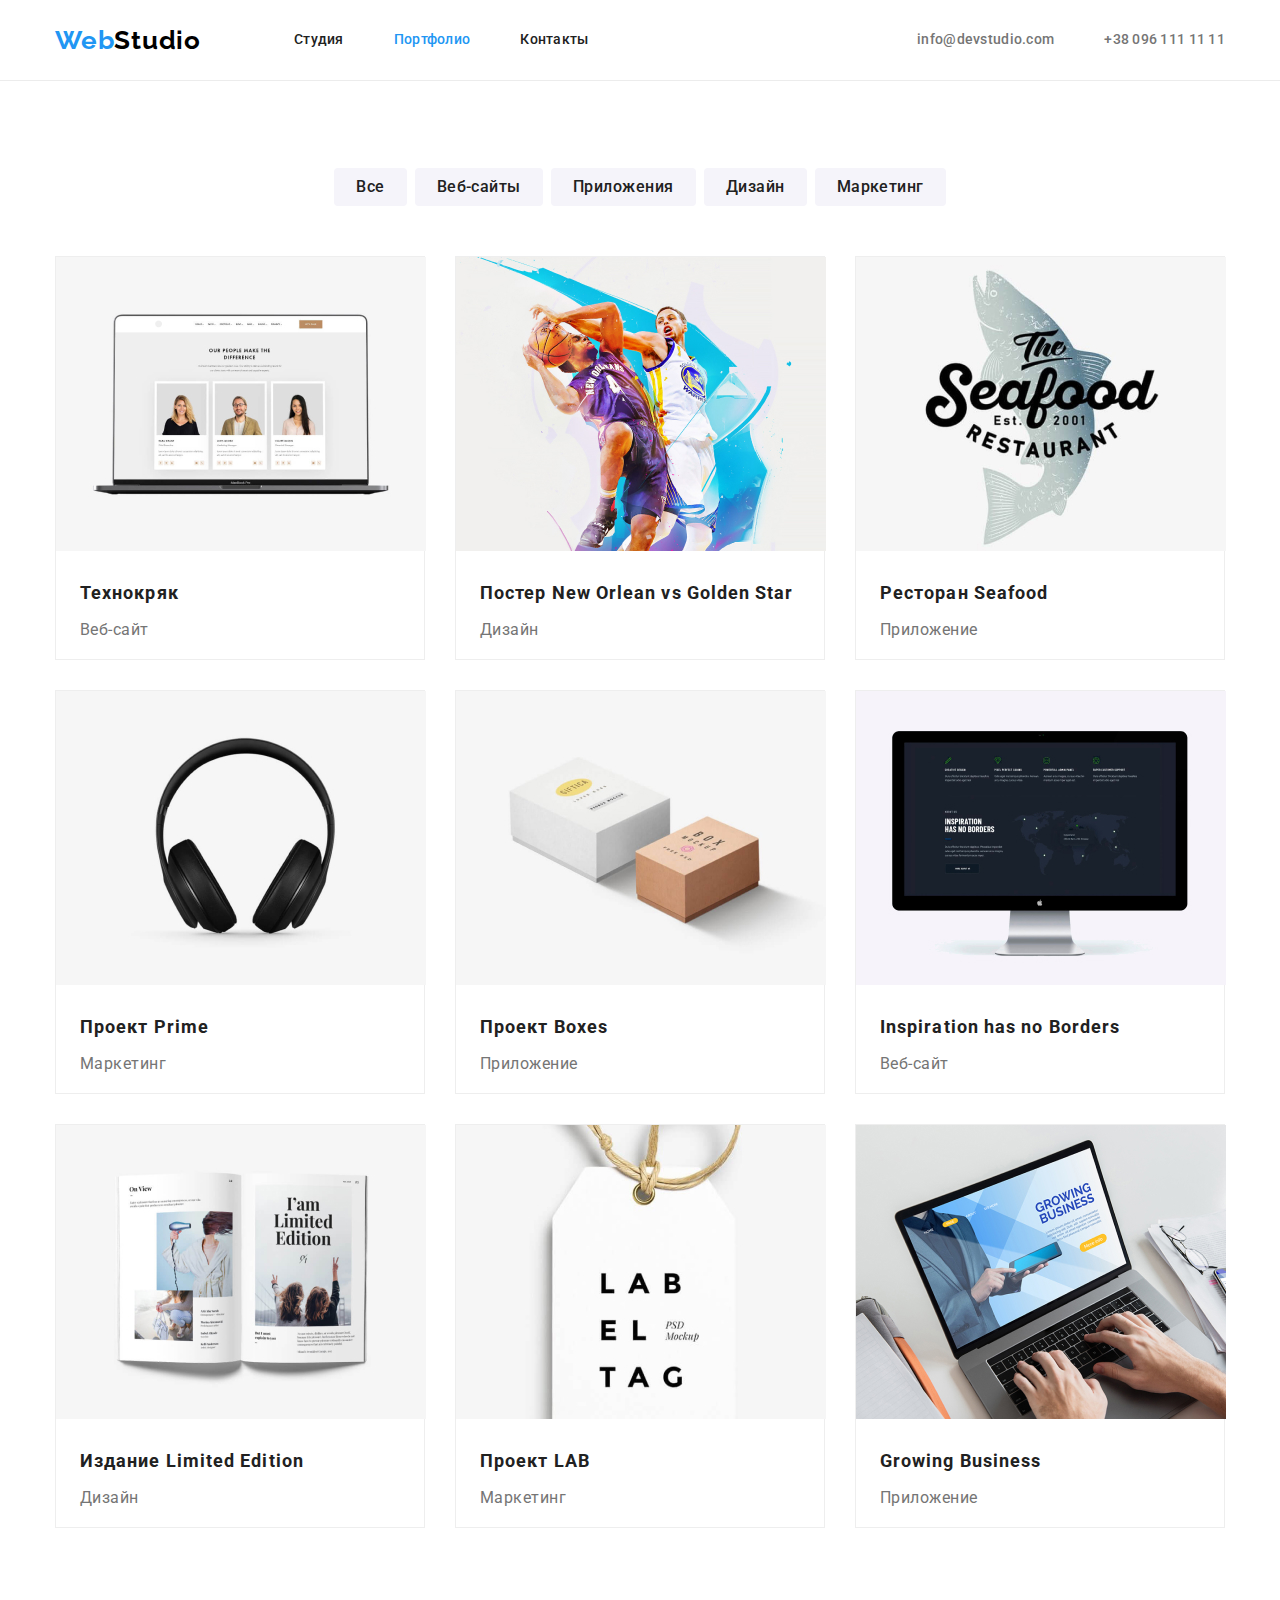
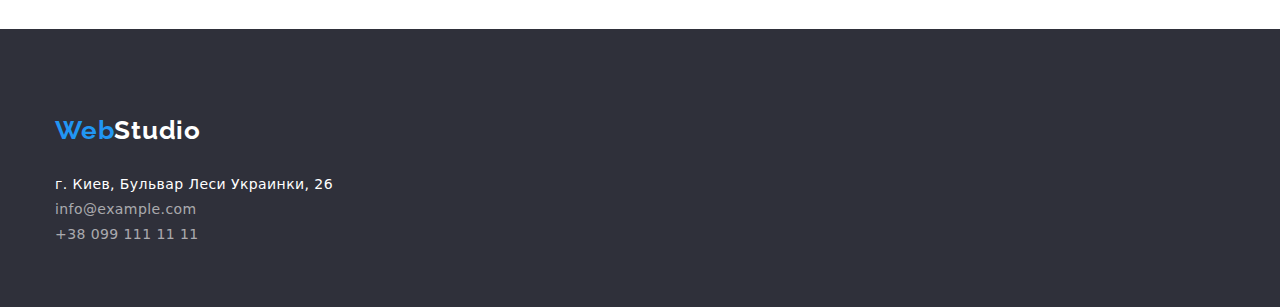
==== portfolio.html @ 6ad6c047 "create repo" ====
<!DOCTYPE html>
<!--goit-markup-hw-04 DENYS TYMOFIEIEV-->
<!--Страница Портфолио-->
<html lang="ru">
  <head>
    <meta charset="UTF-8" />
    <meta name="viewport" content="width=device-width, initial-scale=1.0" />
    <title>Портфолио</title>
    <!--Connect stylesheet file-->
    <link
      href="https://fonts.googleapis.com/css2?family=Raleway:wght@400;500;700&family=Roboto:wght@400;500;700;900&display=swap"
      rel="stylesheet"
    />
    <link rel="stylesheet" href="./css/modern-normalize.css" />
    <link rel="stylesheet" href="./css/styles.css" />
  </head>
  <body>
    <header>
      <!-- Main navigation block -->
      <div class="container">
        <nav>
          <!--Logo links in the header-->
          <a href="./">
            <p class="logo-portfolio">
              <span class="logo-blue">Web</span
              ><span class="logo-black">Studio</span>
            </p>
          </a>
          <!--Navigation list links in header-->
          <ul class="nav-block">
            <li class="list"><a href="./">Студия</a></li>
            <li class="list">
              <a class="active-link" href="./portfolio.html">Портфолио</a>
            </li>
            <li class="list"><a href="">Контакты</a></li>
          </ul>
        </nav>
        <!--Contacts links list in the header-->
        <ul class="ul-contacts">
          <li class="list-contacts">
            <a href="mailto:info@devstudio.com"> info@devstudio.com </a>
          </li>
          <li class="list-contacts">
            <a href="tel:+380961111111"> +38 096 111 11 11 </a>
          </li>
        </ul>
      </div>
    </header>
    <hr
      class="container-head zero"
      align="center"
      width="100%"
      size="1"
      color="#ececec"
    />
    <main>
      <!--main content new page-->
      <h1 class="no-display">Портфолио</h1>
      <!--Section button select-->
      <div class="portfolio-content container">
        <ul class="search-menu">
          <li><button class="filter">Все</button></li>
          <li><button class="filter">Веб-сайты</button></li>
          <li><button class="filter">Приложения</button></li>
          <li><button class="filter">Дизайн</button></li>
          <li><button class="filter">Маркетинг</button></li>
        </ul>
      </div>
      <section class="portfolio-section">
        <div class="container">
          <!--Content-projects-section-->
          <ul class="portfolio-projects">
            <li>
              <a href=""
                ><img
                  src="images/img-portfolio/img-tehnocrack.jpg"
                  alt="Приложение на ноутбуке"
                />
                <h2 class="img-head">Технокряк</h2>
                <p class="img-p">Веб-сайт</p>
              </a>
            </li>
            <li>
              <a href=""
                ><img
                  src="images/img-portfolio/img-poster-neworlean.jpg"
                  alt="Баскетболисты на постере"
                />
                <h2 class="img-head">Постер New Orlean vs Golden Star</h2>
                <p class="img-p">Дизайн</p>
              </a>
            </li>
            <li>
              <a href=""
                ><img
                  src="images/img-portfolio/img-rest-sea-food.jpg"
                  alt="Логотип ресторана Seafood"
                />
                <h2 class="img-head">Ресторан Seafood</h2>
                <p class="img-p">Приложение</p>
              </a>
            </li>
            <li>
              <a href=""
                ><img
                  src="images/img-portfolio/img-proj-prime.jpg"
                  alt="Наушники"
                />
                <h2 class="img-head">Проект Prime</h2>
                <p class="img-p">Маркетинг</p>
              </a>
            </li>
            <li>
              <a href=""
                ><img
                  src="images/img-portfolio/img-proj-boxes.jpg"
                  alt="2 картонные коробки"
                />
                <h2 class="img-head">Проект Boxes</h2>
                <p class="img-p">Приложение</p>
              </a>
            </li>
            <li>
              <a href=""
                ><img
                  src="images/img-portfolio/img-inspiration-no-borders.jpg"
                  alt="Приложение на MacBook"
                />
                <h2 class="img-head">Inspiration has no Borders</h2>
                <p class="img-p">Веб-сайт</p>
              </a>
            </li>
            <li>
              <a href=""
                ><img
                  src="images/img-portfolio/img-limited-edition.jpg"
                  alt="Книга"
                />
                <h2 class="img-head">Издание Limited Edition</h2>
                <p class="img-p">Дизайн</p>
              </a>
            </li>
            <li>
              <a href=""
                ><img
                  src="images/img-portfolio/img-proj-lab.jpg"
                  alt="Этикетка проекта LAB"
                />
                <h2 class="img-head">Проект LAB</h2>
                <p class="img-p">Маркетинг</p>
              </a>
            </li>
            <li>
              <a href=""
                ><img
                  src="images/img-portfolio/img-growing-business.jpg"
                  alt="Приложение Growing Business на ноутбуке"
                />
                <h2 class="img-head">Growing Business</h2>
                <p class="img-p">Приложение</p>
              </a>
            </li>
          </ul>
        </div>
      </section>
    </main>
    <footer>
      <!--Logo links in the header-->
      <div class="container down-page">
        <a href="./">
          <p class="logodown">
            <span class="logo-blue">Web</span
            ><span class="logo-white">Studio</span>
          </p>
        </a>
        <address class="adr">
          <span>г. Киев, Бульвар Леси Украинки, 26</span> <br />
          <a href="mailto:info@example.com"> info@example.com </a>
          <br />
          <a href="tel:+380991111111"> +38 099 111 11 11 </a>
        </address>
      </div>
    </footer>
  </body>
</html>
---- css/styles.css ----
/*Палітра основних кольорів*/
/*Logo-blue color: #2196F3;*/
/*Logo-black color: #000000;*/
/*Logo-white color: #FFFFFF;*/
/*h2-text color: #212121;*/
/*p-text color: #757575;*/
/*footer-header background: #2F303A;*/
/*our team section background: #F5F4FA;*/
:root {
  --Logo-blue-color: #2196f3;
  --Logo-black-color: #000000;
  --Logo-white-color: #ffffff;
  --h2-text-color: #212121;
  --p-text-color: #757575;
  --footer-header-background: #2f303a;
  --our-team-background: #f5f4fa;
}
header > div {
  align-items: center;

  background-color: var(--Logo-white-color);
  font-family: Roboto;
  font-style: normal;
  font-weight: 500;
  font-size: 14px;
  line-height: 1.14;
  letter-spacing: 0.02em;
}
main {
  font-family: Roboto;
}
a {
  text-decoration: none;
}
ul {
  list-style: none;
  padding-left: 0;
}
h1 {
  margin-top: 0;
  margin-bottom: 0;
}
h2 {
  margin-top: 0;
  margin-bottom: 0;

  color: var(--h2-text-color);
  font-style: normal;
  font-weight: bold;
  font-size: 36px;
  line-height: 42px;
  letter-spacing: 0.03em;
}
/*Logo style*/
nav > a {
  display: block;
  margin-right: 93px;
}
p.logo {
  font-family: Raleway;
  font-style: normal;
  font-weight: bold;
  font-size: 26px;
  line-height: 31px;
  letter-spacing: 0.03em;
  text-shadow: 0px 4px 4px rgba(0, 0, 0, 0.25);
}
p.logo-portfolio {
  font-family: Raleway;
  font-style: normal;
  font-weight: bold;
  font-size: 26px;
  line-height: 31px;
  letter-spacing: 0.03em;
}
p.logodown {
  margin: 0px, 0px, 20px, 0px;
  font-family: Raleway;
  font-style: normal;
  font-weight: bold;
  font-size: 26px;
  line-height: 31px;
  letter-spacing: 0.03em;
}
span.logo-blue {
  color: var(--Logo-blue-color);
}
span.logo-black {
  color: var(--Logo-black-color);
}
span.logo-white {
  color: var(--Logo-white-color);
}
nav {
  display: flex;
  align-items: center;
}
/*Загальні параметри контейнера для макета*/
.container {
  display: flex;
  width: 1200px;
  padding-left: 15px;
  padding-right: 15px;
  margin-left: auto;
  margin-right: auto;
}
header > div {
  align-items: center;
  max-height: 80px;

  background-color: var(--Logo-white-color);
  font-family: Roboto;
  font-style: normal;
  font-weight: 500;
  font-size: 14px;
  line-height: 1.14;
  letter-spacing: 0.02em;
}
.list > a {
  color: var(--h2-text-color);
}
.list > a:hover,
.list > a:focus {
  color: var(--Logo-blue-color);
}
/*Пошта та телефон в хедері*/
.ul-contacts {
  display: flex;
  align-items: center;
  margin-left: auto;
}
.ul-contacts li:not(:last-child) {
  margin-right: 50px;
}
.list-contacts > a {
  color: var(--p-text-color);
}
.list-contacts > a:hover,
.list-contacts > a:focus {
  color: var(--Logo-blue-color);
}
/* nav-block стилі для блоку посилань хедера*/
.nav-block {
  display: flex;
  padding-left: 0;
}
.nav-block li:not(:last-child) {
  margin-right: 50px;
}
/* Оформлення ГЕРОЯ*/
.hero {
  display: flex;
  flex-direction: column;
  justify-content: center;
  align-items: center;

  font-family: Roboto;
}
.hero-section {
  padding-top: 184px;
  padding-bottom: 184px;
  background-color: var(--footer-header-background);
}
.hero > h1 {
  color: var(--Logo-white-color);
  font-family: Roboto;
  font-style: normal;
  font-weight: 900;
  font-size: 44px;
  line-height: 60px;
  text-align: center;
  letter-spacing: 0.06em;
  text-transform: uppercase;
}
.hero-button {
  box-sizing: content-box;
  width: 200px;
  height: 50px;
  margin: 30px;
  border: var(--Logo-blue-color);
  border-radius: 4px;
  background-color: var(--Logo-blue-color);
  color: var(--Logo-white-color);
  font-style: normal;
  font-weight: bold;
  font-size: 16px;
  line-height: 30px;
  letter-spacing: 0.06em;
}
.hero-button:hover,
.hero-button:hover {
  background-color: var(--Logo-white-color);
  color: var(--Logo-blue-color);
  font-style: normal;
  font-weight: bold;
  font-size: 16px;
  line-height: 30px;
  text-align: center;
  letter-spacing: 0.06em;
}
/*Оформлення ПЕРЕВАГИ*/
.advantage {
  padding-top: 94px;
}
.advantage h3 {
  margin-top: 0;
  padding-bottom: 10px;
  color: var(--h2-text-color);
  font-style: normal;
  font-weight: bold;
  font-size: 14px;
  line-height: 16px;
  letter-spacing: 0.03em;
  text-transform: uppercase;
}
.advantage p {
  max-width: 270px;
  margin: 0;

  color: var(--p-text-color);
  font-style: normal;
  font-weight: normal;
  font-size: 14px;
  line-height: 24px;
  letter-spacing: 0.03em;
}
.advantage ul {
  display: flex;
  margin-bottom: 0;
  justify-content: space-between;
}
/* Оформлення ЧИМ МИ ЗАЙМАЄМОСЯ */
.section-wedo {
  padding-top: 94px;
  padding-bottom: 94px;
}
.wedo {
  flex-direction: column;
  margin-bottom: 0px;
}
.wedo > h2 {
  text-align: center;
  margin-bottom: 0px;
}
.wedo-img a {
  display: block;
  margin-bottom: 0px;
}
.wedo-img {
  display: flex;
  justify-content: space-between;
  margin-top: 50px;
  margin-bottom: 0px;
}
/* Оформлення Наша Команда*/
.team-section {
  padding-top: 94px;
  padding-bottom: 94px;
  background-color: var(--our-team-background);
}
.team {
  flex-direction: column;
  justify-content: center;
  align-items: center;
  font-style: normal;
  font-weight: 500;
  font-size: 16px;
  line-height: 19px;
  text-align: center;
  letter-spacing: 0.03em;
}
.team > h2 {
  margin-bottom: 50px;
  font-style: normal;
  font-weight: bold;
  font-size: 36px;
  line-height: 42px;
  text-align: center;
  letter-spacing: 0.03em;
}
.team > ul {
  display: flex;
  margin-bottom: 0px;
  margin-top: 0px;
  margin-left: auto;
  margin-right: auto;
  justify-content: space-between;
}
.team li {
  max-width: 270px;
  max-height: 368px;

  background-color: var(--Logo-white-color);
  box-shadow: 0px 1px 3px rgba(0, 0, 0, 0.12), 0px 1px 1px rgba(0, 0, 0, 0.14),
    0px 2px 1px rgba(0, 0, 0, 0.2);
  border-radius: 0px 0px 4px 4px;
}
.team li:not(:last-child) {
  margin-right: 30px;
}
.team h3 {
  padding-top: 30px;
  margin-bottom: 10px;
  margin-top: 0px;
  color: var(--h2-text-color);
  font-style: normal;
  font-weight: 500;
  font-size: 16px;
  line-height: 19px;
  text-align: center;
  letter-spacing: 0.03em;
}
.team p {
  box-sizing: border-box;
  padding-bottom: 30px;
  margin-top: 0px;
  margin-bottom: 0px;
  color: var(--p-text-color);
  font-style: normal;
  font-weight: normal;
  font-size: 16px;
  line-height: 19px;
  text-align: center;
  letter-spacing: 0.03em;
}
/*Елементи підвалу*/
footer {
  padding-top: 60px;
  padding-bottom: 60px;
  background-color: var(--footer-header-background);
}
address {
  font-style: normal;
  font-weight: normal;
  font-size: 14px;
  line-height: 24px;
  letter-spacing: 0.03em;
}
.down-page {
  flex-direction: column;
  align-items: flex-start;
}
footer > a > p {
  margin-top: 0;
}

.adr span {
  margin-bottom: 9px;
  color: var(--Logo-white-color);
  font-style: normal;
  font-weight: normal;
  font-size: 14px;
  line-height: 1.71;
  /* or 171% */
  letter-spacing: 0.03em;
}
.adr a {
  color: rgba(255, 255, 255, 0.6);
  font-style: normal;
  font-weight: normal;
  font-size: 14px;
  line-height: 1.71;
  /* or 171% */
  letter-spacing: 0.03em;
  margin-bottom: 9px;
}
a.active-link {
  color: var(--Logo-blue-color);
}
button.filter {
  padding: 6px 22px 6px 22px;
  color: var(--h2-text-color);
  background-color: var(--our-team-background);
  font-style: normal;
  font-weight: 500;
  font-size: 16px;
  line-height: 26px;
  text-align: center;
  letter-spacing: 0.03em;
  border-radius: 4px;
  box-shadow: none;
  border: none;
}
button.filter:hover,
button.active:focus {
  color: var(--Logo-white-color);
  background-color: var(--Logo-blue-color);
  font-style: normal;
  font-weight: 500;
  font-size: 16px;
  line-height: 26px;
  text-align: center;
  letter-spacing: 0.03em;
  border-color: var(--Logo-white-color);
  box-shadow: 0px 4px 5px 0 rgba(0, 0, 0, 0.5); /* Параметры тени */
}
h2.img-head {
  color: var(--h2-text-color);
  font-style: normal;
  font-weight: bold;
  font-size: 18px;
  line-height: 36px;
  letter-spacing: 0.06em;
}
p.img-p {
  color: var(--p-text-color);
  font-style: normal;
  font-weight: normal;
  font-size: 16px;
  line-height: 30px;
  letter-spacing: 0.03em;
}
/* PORTFOLIO - PAGE Styles*/
/* PORTFOLIO - PAGE Styles*/
/* PORTFOLIO - PAGE Styles*/

.no-display {
  display: none;
}
.zero {
  margin-bottom: 0px;
  margin-top: 0px;
}
.search-menu {
  display: flex;
  justify-content: center;
  margin-top: 87px;
  margin-bottom: 50px;
}
.search-menu > li:not(:last-child) {
  margin-right: 8px;
}
.portfolio-section {
  margin-top: 0px;
  margin-bottom: 101px;
}
.portfolio-content {
  flex-direction: column;
  justify-content: center;
}
.portfolio-projects {
  display: flex;
  flex-wrap: wrap;
  justify-content: center;
  margin-top: 0px;
  margin-bottom: 0px;
}
.portfolio-projects > li {
  box-sizing: border-box;
  max-width: 370px;
  max-height: 404px;
  margin-top: 0px;
  margin-bottom: 0px;
  border-style: solid;
  border-width: 1px;
  border-color: #eeeeee;
}
.portfolio-projects > li:not(:nth-last-child(-n + 3)) {
  margin-bottom: 30px;
}
.portfolio-projects > li:not(:nth-child(3n + 0)) {
  margin-right: 30px;
}
.portfolio-projects > li > a > h2 {
  box-sizing: border-box;
  margin-left: 24px;
  margin-bottom: 4px;
  padding-top: 20px;
}
.portfolio-projects > li > a > p {
  box-sizing: border-box;
  margin-left: 24px;
  margin-top: 0px;
  margin-bottom: 0px;
  padding-bottom: 20px;
}
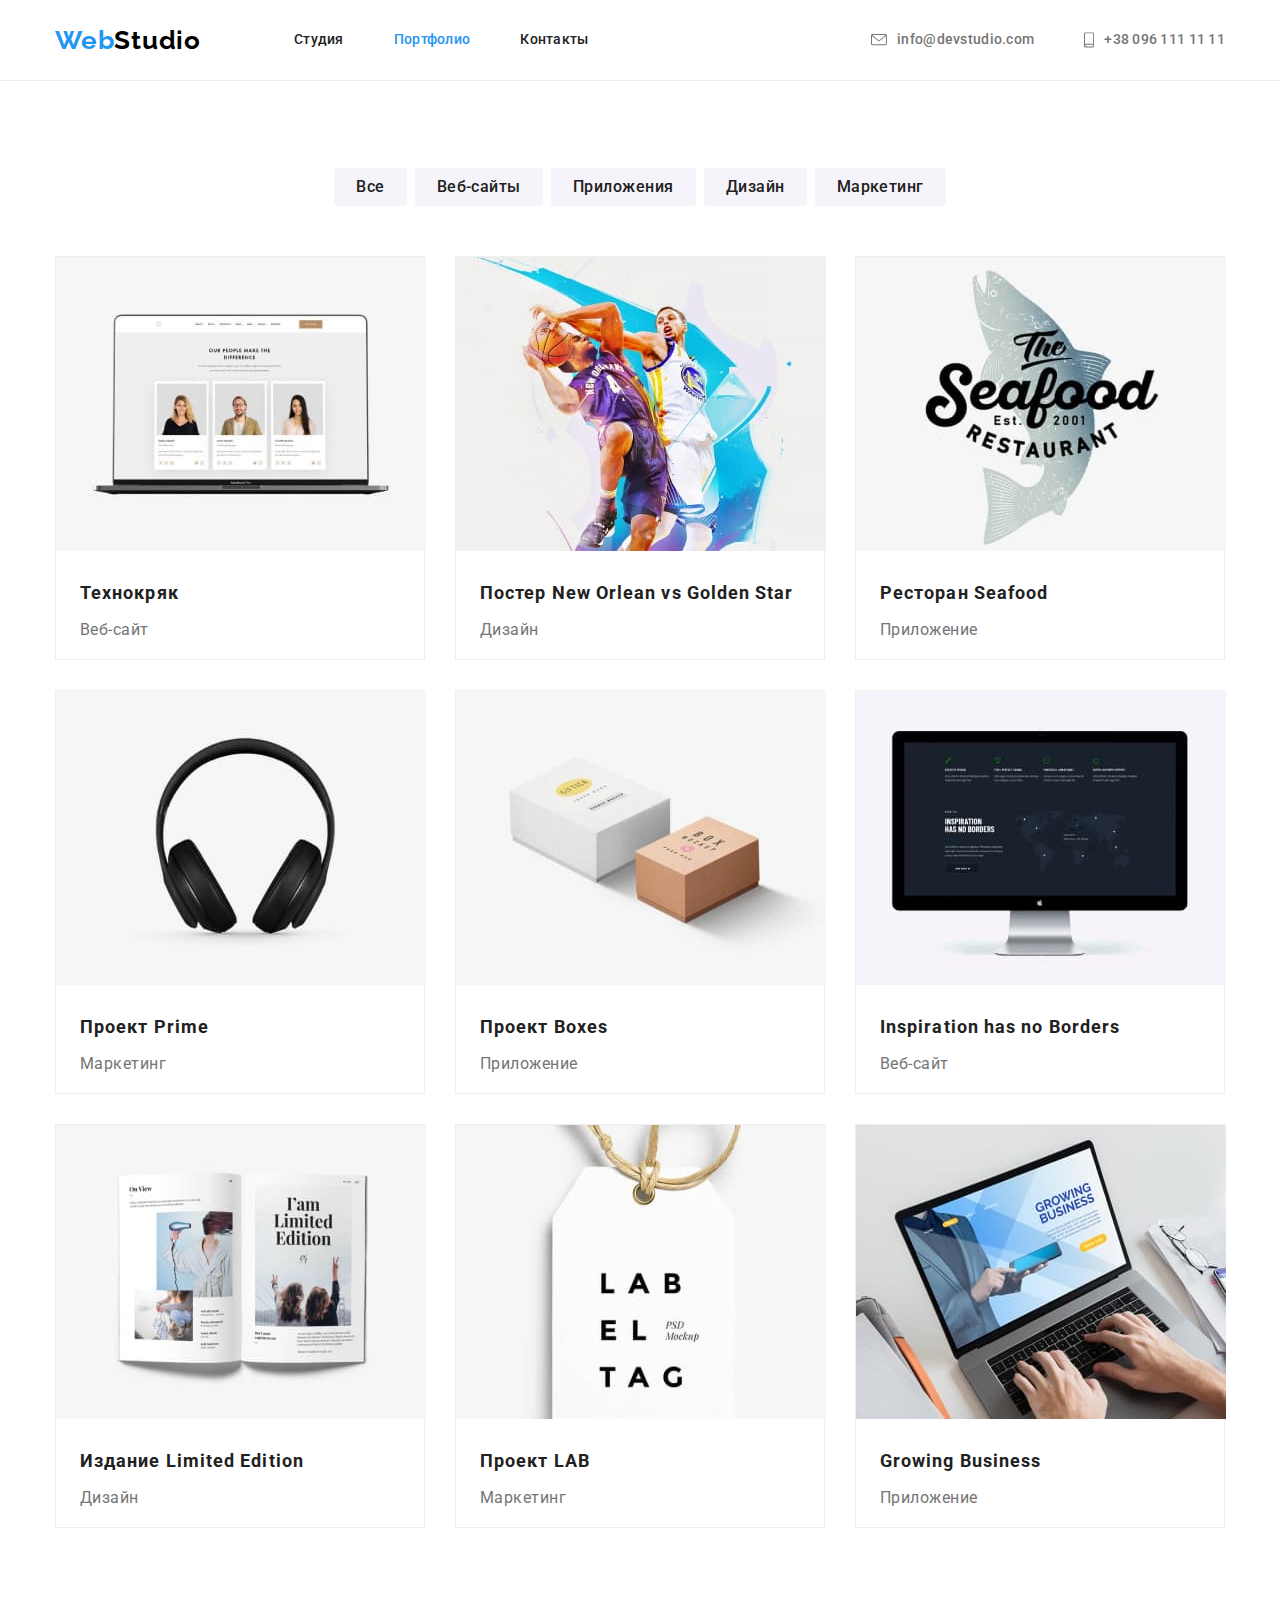
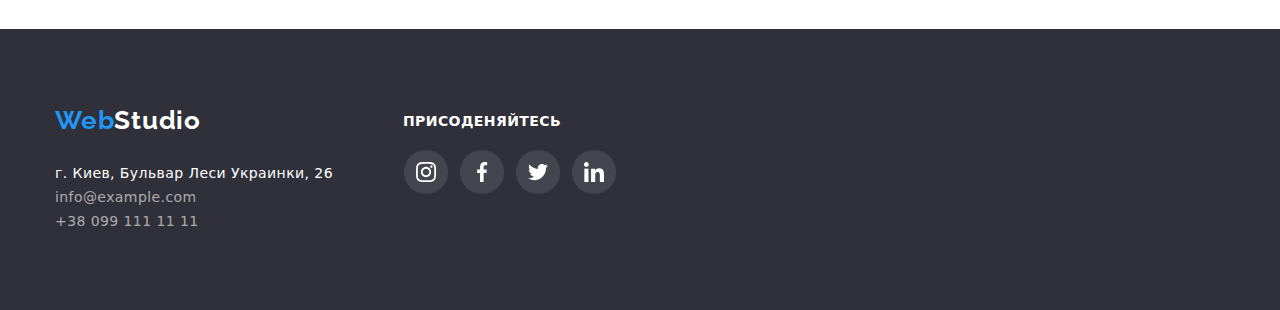
==== commit edf90617: "HW4 ver1" ====
--- a/portfolio.html
+++ b/portfolio.html
@@ -38,10 +38,20 @@
         <!--Contacts links list in the header-->
         <ul class="ul-contacts">
           <li class="list-contacts">
-            <a href="mailto:info@devstudio.com"> info@devstudio.com </a>
+            <a href="mailto:info@devstudio.com"
+              ><svg class="icon-header" width="16" height="12">
+                <use href="./images/sprite.svg#icon-hover"></use>
+              </svg>
+              info@devstudio.com
+            </a>
           </li>
           <li class="list-contacts">
-            <a href="tel:+380961111111"> +38 096 111 11 11 </a>
+            <a href="tel:++++++++++++++++++++++++++++++++++++++++79212285443"
+              ><svg class="icon-header" width="10" height="16">
+                <use href="./images/sprite.svg#icon-smartphone"></use>
+              </svg>
+              +38 096 111 11 11
+            </a>
           </li>
         </ul>
       </div>
@@ -167,18 +177,59 @@
     <footer>
       <!--Logo links in the header-->
       <div class="container down-page">
-        <a href="./">
-          <p class="logodown">
-            <span class="logo-blue">Web</span
-            ><span class="logo-white">Studio</span>
-          </p>
-        </a>
-        <address class="adr">
-          <span>г. Киев, Бульвар Леси Украинки, 26</span> <br />
-          <a href="mailto:info@example.com"> info@example.com </a>
-          <br />
-          <a href="tel:+380991111111"> +38 099 111 11 11 </a>
-        </address>
+        <ul class="footer-ul">
+          <li class="footer-col">
+            <a href="./">
+              <p class="logodown">
+                <span class="logo-blue">Web</span
+                ><span class="logo-white">Studio</span>
+              </p>
+            </a>
+            <address class="adr">
+              <span>г. Киев, Бульвар Леси Украинки, 26</span> <br />
+              <a href="mailto:info@example.com"> info@example.com </a>
+              <br />
+              <a
+                href="tel:++++++++++++++++++++++++++++++++++++++++++++++++++79212285443"
+              >
+                +38 099 111 11 11
+              </a>
+            </address>
+          </li>
+          <li>
+            <p class="add">ПРИСОДЕНЯЙТЕСЬ</p>
+            <ul class="social-ul-down">
+              <li class="social-li-down">
+                <a href="">
+                  <svg class="social-link" width="20" height="20">
+                    <use href="./images/sprite.svg#icon-instagram"></use>
+                  </svg>
+                </a>
+              </li>
+              <li class="social-li-down">
+                <a href="">
+                  <svg class="social-link" width="20" height="20">
+                    <use href="./images/sprite.svg#icon-facebook"></use>
+                  </svg>
+                </a>
+              </li>
+              <li class="social-li-down">
+                <a href="">
+                  <svg class="social-link" width="20" height="20">
+                    <use href="./images/sprite.svg#icon-twitter"></use>
+                  </svg>
+                </a>
+              </li>
+              <li class="social-li-down">
+                <a href="">
+                  <svg class="social-link" width="20" height="20">
+                    <use href="./images/sprite.svg#icon-linkedin"></use>
+                  </svg>
+                </a>
+              </li>
+            </ul>
+          </li>
+        </ul>
       </div>
     </footer>
   </body>
--- a/css/styles.css
+++ b/css/styles.css
@@ -14,6 +14,7 @@
   --p-text-color: #757575;
   --footer-header-background: #2f303a;
   --our-team-background: #f5f4fa;
+  --new-bg-hero: #c4c4c4;
 }
 header > div {
   align-items: center;
@@ -132,12 +133,17 @@
 .ul-contacts li:not(:last-child) {
   margin-right: 50px;
 }
+
 .list-contacts > a {
+  display: flex;
+  align-items: center;
   color: var(--p-text-color);
+  fill: #757575;
 }
 .list-contacts > a:hover,
 .list-contacts > a:focus {
   color: var(--Logo-blue-color);
+  fill: var(--Logo-blue-color);
 }
 /* nav-block стилі для блоку посилань хедера*/
 .nav-block {
@@ -159,7 +165,15 @@
 .hero-section {
   padding-top: 184px;
   padding-bottom: 184px;
-  background-color: var(--footer-header-background);
+  background-color: var(--new-bg-hero);
+  background-image: linear-gradient(
+      to right,
+      rgba(47, 48, 58, 0.4),
+      rgba(47, 48, 58, 0.4)
+    ),
+    url("../images/image-for-hero.jpg");
+  background-repeat: no-repeat;
+  background-position: center;
 }
 .hero > h1 {
   color: var(--Logo-white-color);
@@ -188,9 +202,9 @@
   letter-spacing: 0.06em;
 }
 .hero-button:hover,
-.hero-button:hover {
-  background-color: var(--Logo-white-color);
-  color: var(--Logo-blue-color);
+.hero-button:focus {
+  background-color: #188ce8;
+  color: var(--Logo-white-color);
   font-style: normal;
   font-weight: bold;
   font-size: 16px;
@@ -202,7 +216,7 @@
 .advantage {
   padding-top: 94px;
 }
-.advantage h3 {
+.a .advantage h3 {
   margin-top: 0;
   padding-bottom: 10px;
   color: var(--h2-text-color);
@@ -228,6 +242,9 @@
   display: flex;
   margin-bottom: 0;
   justify-content: space-between;
+}
+.advantage li:not(:last-child) {
+  margin-right: 30px;
 }
 /* Оформлення ЧИМ МИ ЗАЙМАЄМОСЯ */
 .section-wedo {
@@ -286,9 +303,9 @@
   margin-right: auto;
   justify-content: space-between;
 }
-.team li {
+.team-ul > li {
   max-width: 270px;
-  max-height: 368px;
+  max-height: 428px;
 
   background-color: var(--Logo-white-color);
   box-shadow: 0px 1px 3px rgba(0, 0, 0, 0.12), 0px 1px 1px rgba(0, 0, 0, 0.14),
@@ -312,7 +329,7 @@
 }
 .team p {
   box-sizing: border-box;
-  padding-bottom: 30px;
+  padding-bottom: 16px;
   margin-top: 0px;
   margin-bottom: 0px;
   color: var(--p-text-color);
@@ -325,10 +342,17 @@
 }
 /*Елементи підвалу*/
 footer {
+  display: flex;
   padding-top: 60px;
   padding-bottom: 60px;
   background-color: var(--footer-header-background);
 }
+.footer-ul{
+  display: flex;
+  flex-direction: row;
+}
+
+}
 address {
   font-style: normal;
   font-weight: normal;
@@ -336,11 +360,14 @@
   line-height: 24px;
   letter-spacing: 0.03em;
 }
+.footer-col{
+  margin-right: 70px;
+}
 .down-page {
   flex-direction: column;
   align-items: flex-start;
 }
-footer > a > p {
+footer a > p {
   margin-top: 0;
 }
 
@@ -474,3 +501,110 @@
   margin-bottom: 0px;
   padding-bottom: 20px;
 }
+/* ОФОРМЛЕННЯ ГРАФІКИ*/
+/* ОФОРМЛЕННЯ ГРАФІКИ*/
+/* ОФОРМЛЕННЯ ГРАФІКИ*/
+.icon-header {
+  margin-right: 10px;
+}
+.icon-adv {
+  display: flex;
+  width: 270px;
+  height: 120px;
+  background-color: #f5f4fa;
+  justify-content: center;
+  align-items: center;
+}
+.icon-adv > svg {
+  align-content: center;
+}
+.social-ul li:not(:last-child) {
+  margin-right: 10px;
+}
+.social-li a {
+  display: inline-flex;
+  justify-content: center;
+  align-items: center;
+  fill: #afb1b8;
+  border-width: 1px;
+  border-style: solid;
+  padding: 12px 12px 12px 12px;
+  border-radius: 50%;
+  border-color: var(--Logo-white-color);
+}
+.social-li a:hover,
+.social-li a:focus {
+  fill: var(--Logo-white-color);
+  border-color: var(--Logo-blue-color);
+  background-color: var(--Logo-blue-color);
+}
+.social-ul {
+  display: flex;
+  flex-direction: row;
+  justify-content: center;
+  padding-bottom: 30px;
+}
+.client-link {
+  display: inline-flex;
+  justify-content: center;
+  align-items: center;
+  width: 170px;
+  height: 90px;
+  fill: #afb1b8;
+  border-width: 1px;
+  border-style: solid;
+  padding: auto;
+
+  border-radius: 4px;
+  border-color: #afb1b8;
+}
+.client-link:hover,
+.client-link:focus {
+  fill: var(--Logo-blue-color);
+  border-color: var(--Logo-blue-color);
+}
+.client-ul {
+  display: inline-flex;
+  flex-direction: row;
+  margin-top: 50px;
+}
+.client-ul li:not(:last-child) {
+  margin-right: 30px;.
+  margin-bottom: 0px;
+}
+.social-li-down a {
+  display: inline-flex;
+  justify-content: center;
+  align-items: center;
+  fill: var(--Logo-white-color);
+  border-width: 1px;
+  border-style: solid;
+  padding: 12px 12px 12px 12px;
+  border-radius: 50%;
+  border-color: var(--footer-header-background);
+  background-color: rgba(255, 255, 255, 0.1) ;
+}
+.social-li-down a:hover,
+.social-li-down a:focus {
+  fill: var(--Logo-white-color);
+  border-color: var(--Logo-blue-color);
+  background-color: var(--Logo-blue-color);
+}
+.social-ul-down li:not(:last-child){
+  margin-right: 10px;
+}
+.social-ul-down {
+  display: flex;
+  flex-direction: row;
+}
+.add{
+margin-top: 8px;
+margin-bottom: 20px;
+font-style: normal;
+font-weight: bold;
+font-size: 14px;
+line-height: 16px;
+letter-spacing: 0.03em;
+text-transform: uppercase;
+color: var(--Logo-white-color);
+}